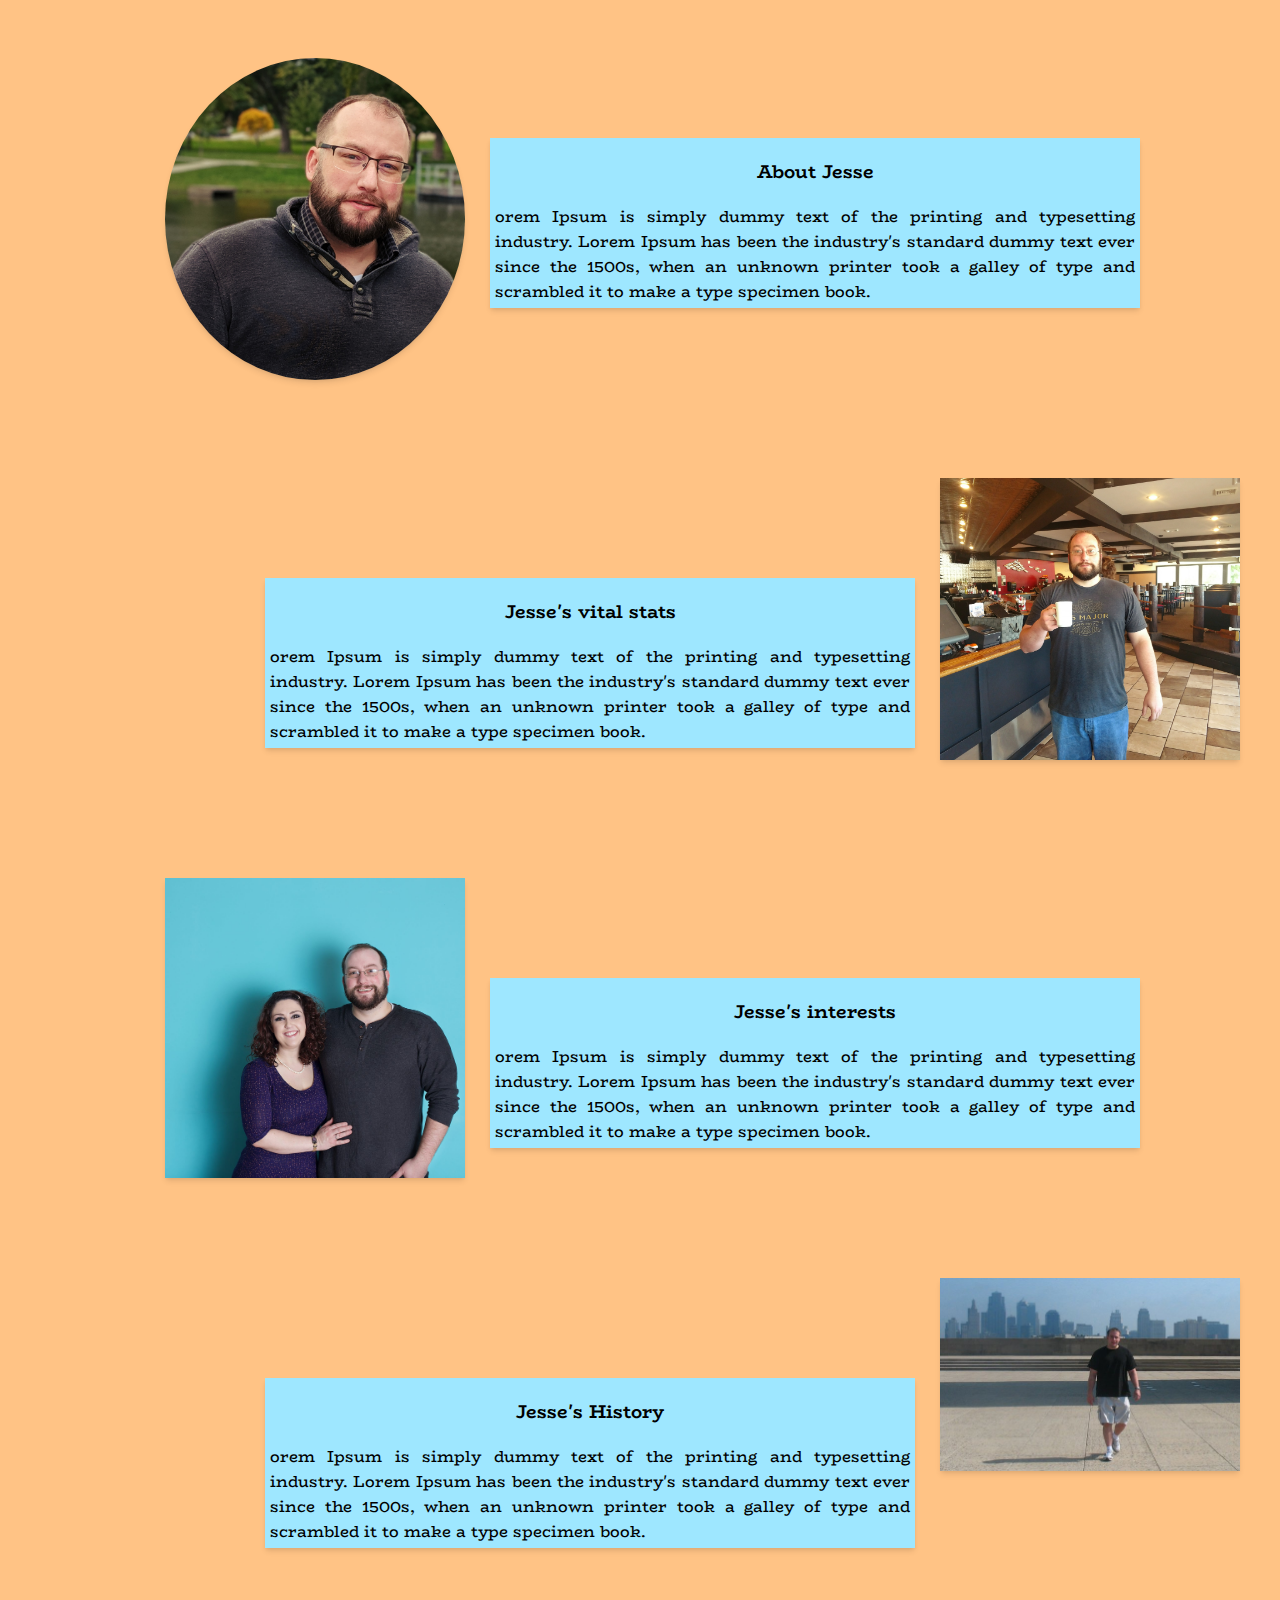
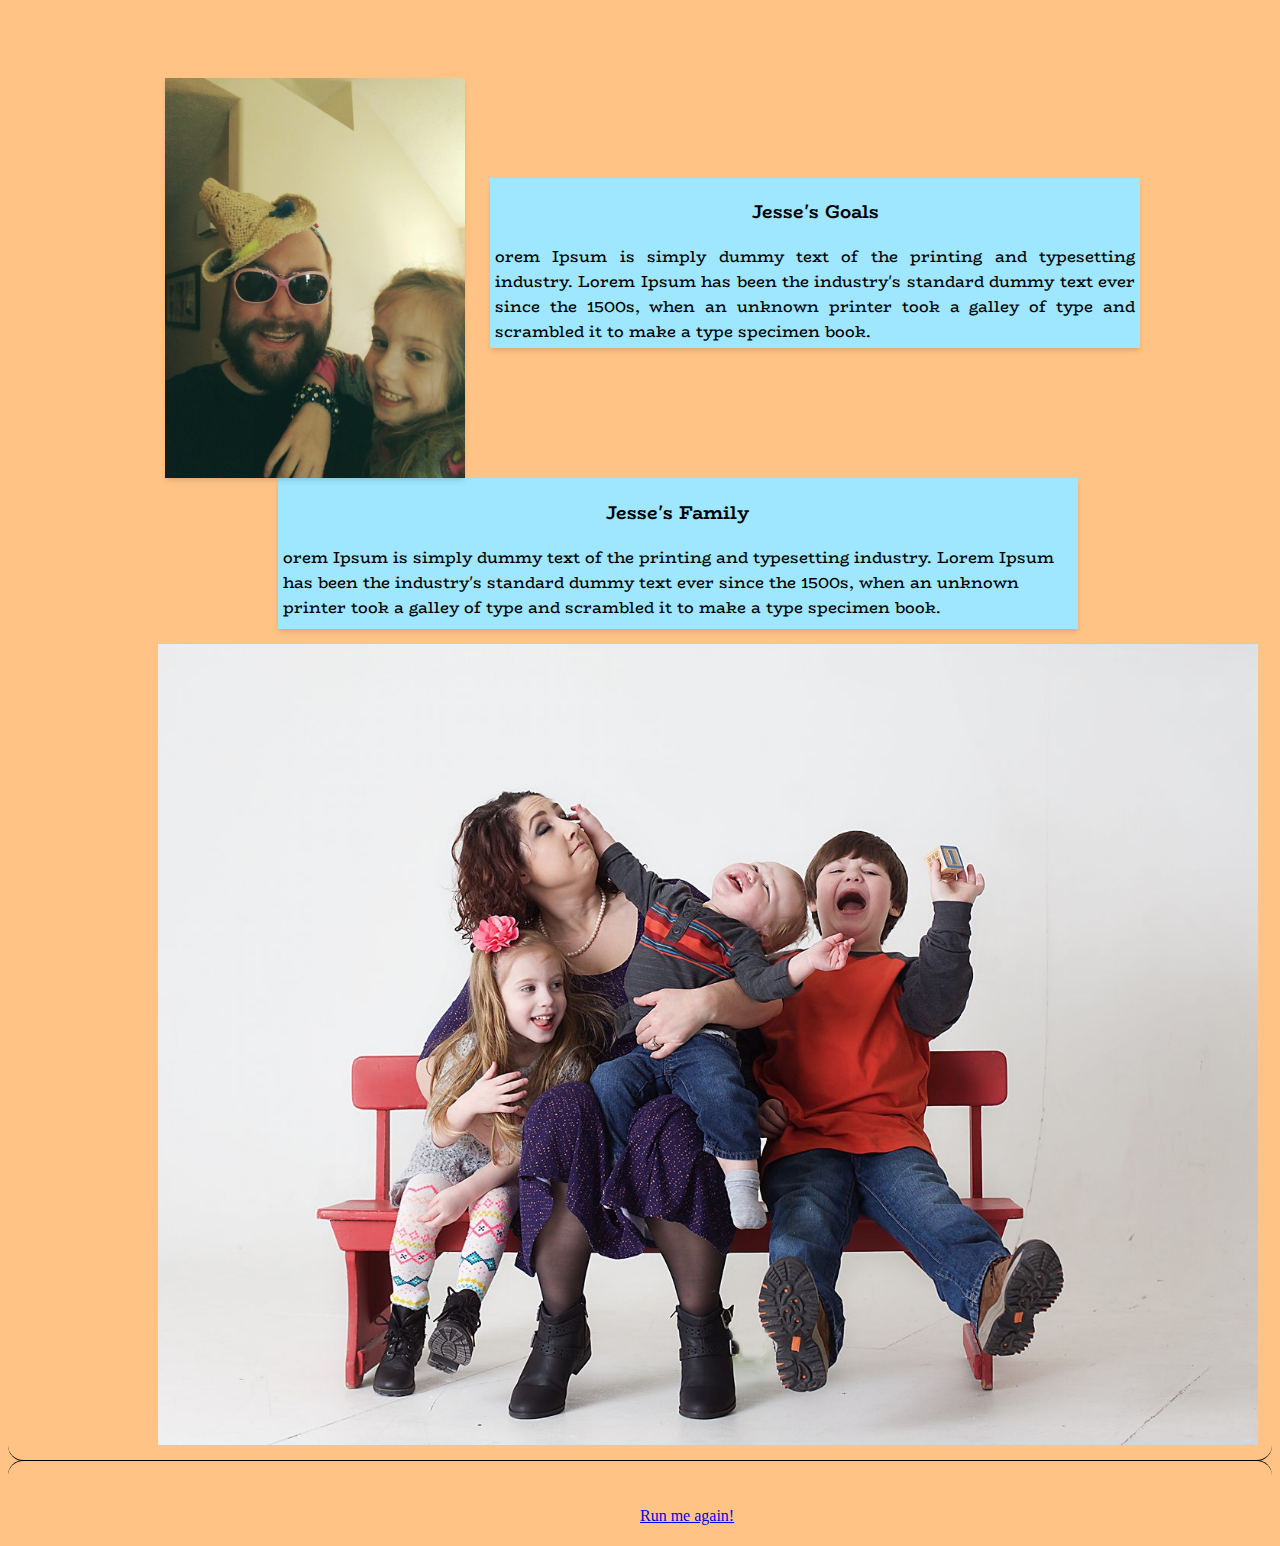
==== index.html @ 6fb2f0fb "Add files via upload" ====
<!DOCTYPE html>

<html lang="en">

<head>
    <title>Bio: Jesse</title>
    <meta charset="UTF-8">
    <meta name="description" content="">
    <meta name="keywords" content="biosite, bio, site, project, homework">
    <meta name="author" content="Micah Connelly">
    <link href="https://fonts.googleapis.com/css?family=BioRhyme|Noto+Sans+SC&display=swap" rel="stylesheet">
    <link href="stylesheet.css" rel="stylesheet">
</head>

<body>
    <div id="maintContent">
        <div class="container">
            <div id="overview" class="row">

                <div class="contentImage">
                    <div class="image1">
                        <img src="img/jesse.jpg" alt="Jesse1" class="imgMeetJesse">
                        <div class="middle">
                            <div class="name">Jesse Carlberg</div>
                        </div>
                    </div>
                </div>
                <div class="contentText" id="overviewText">
                    <h3>About Jesse</h3>
                    <p>orem Ipsum is simply dummy text of the printing and typesetting industry. Lorem Ipsum has been
                        the industry's standard dummy text ever since the 1500s, when an unknown printer took a galley
                        of type and scrambled it to make a type specimen book.</p>
                </div>
            </div>

            <div id="stats" class="row">
                <div class="contentText">
                    <h3>Jesse's vital stats</h3>
                    <p>orem Ipsum is simply dummy text of the printing and typesetting industry. Lorem Ipsum has been
                        the industry's standard dummy text ever since the 1500s, when an unknown printer took a galley
                        of type and scrambled it to make a type specimen book.</p>
                </div>
                <div class="contentImage">
                    <div class="imageL">
                        <img src="img/jesseCoffee.jpg" alt="Jesse1" class="imgMeetJesseL">
                        <div class="overlayL">
                            <div class="text">
                                <ul>
                                    <li>
                                        Height: 5'10
                                    </li>
                                    <li>
                                        Age: 36
                                    </li>
                                    <li>
                                        Bench: 335 lbs
                                    </li>
                                </ul>
                            </div>
                        </div>
                    </div>
                </div>
            </div>

            <div id="interests" class="row">
                <div class="contentImage">
                    <div class="imageR">
                        <img src="img/jesseSara.jpg" alt="Jesse1" class="imgMeetJesseR">
                        <div class="overlayR">
                            <div class="text">
                                <ul>
                                    <li>
                                        tbd:
                                    </li>
                                    <li>
                                        tbd:
                                    </li>
                                    <li>
                                        tbd:
                                    </li>
                                </ul>
                            </div>
                        </div>
                    </div>
                </div>
                <div class="contentText">
                    <h3>Jesse's interests</h3>
                    <p>orem Ipsum is simply dummy text of the printing and typesetting industry. Lorem Ipsum has been
                        the industry's standard dummy text ever since the 1500s, when an unknown printer took a galley
                        of type and scrambled it to make a type specimen book.</p>
                </div>
            </div>

            <div id="history" class="row">
                <div class="contentText">
                    <h3>Jesse's History</h3>
                    <p>orem Ipsum is simply dummy text of the printing and typesetting industry. Lorem Ipsum has been
                        the industry's standard dummy text ever since the 1500s, when an unknown printer took a galley
                        of type and scrambled it to make a type specimen book.</p>
                </div>
                <div class="contentImage">
                    <div class="imageL">
                        <img src="img/jessePast.jpg" alt="Jesse1" class="imgMeetJesseL">
                        <div class="overlayL">
                            <div class="text">
                                <ul>
                                    <li>
                                        tbd:
                                    </li>
                                    <li>
                                        tbd:
                                    </li>
                                    <li>
                                        tbd:
                                    </li>
                                </ul>
                            </div>
                        </div>
                    </div>
                </div>
            </div>

            <div id="goals" class="row">
                <div class="contentImage">
                    <div class="imageR">
                        <img src="img/jesseKiddo.jpg" alt="Jesse1" class="imgMeetJesseR">
                        <div class="overlayR">
                            <div class="text">
                                <ul>
                                    <li>
                                        tbd:
                                    </li>
                                    <li>
                                        tbd:
                                    </li>
                                    <li>
                                        tbd:
                                    </li>
                                </ul>
                            </div>
                        </div>
                    </div>
                </div>
                <div class="contentText">
                    <h3>Jesse's Goals</h3>
                    <p>orem Ipsum is simply dummy text of the printing and typesetting industry. Lorem Ipsum has been
                        the industry's standard dummy text ever since the 1500s, when an unknown printer took a galley
                        of type and scrambled it to make a type specimen book.</p>
                </div>
            </div>

            <div id="family">
                <div class="familyText">
                    <h3>Jesse's Family</h3>
                    <p>orem Ipsum is simply dummy text of the printing and typesetting industry. Lorem Ipsum has been
                        the industry's standard dummy text ever since the 1500s, when an unknown printer took a galley
                        of type and scrambled it to make a type specimen book.</p>
                </div>
                <div class="familyImg">
                    <img src="img/carlbergFam.jpg" alt="family1" class="familyPhoto">
                </div>
            </div>
        </div>
        <hr />
        <div class="topyLink">
            <p><a href="#maintContent">Run me again!</a></p>
        </div>
    </div>

</body>
</html>
---- stylesheet.css ----
body {
	background-color: #FFC385;
}

.container {
	font-family: 'BioRhyme', 'Noto Sans SC', sans-serif, serif;
	padding-top: 50px;
	padding-left: 40px;
	padding-right: 15px;
	margin-left: auto;
	margin-right: auto;
	max-width: 1200px;
}

.row {
	display: flex;
	justify-content: space-around;
	max-width: 1000px;
	margin-left: auto;
	margin-right: auto;
}

.contentImage {
	height: 400px;
}

h3 {
	text-align: center;
}

.contentText {
	background-color: #9EE7FF;
	box-shadow: rgba(0, 0, 0, 0.1) 0px 4px 6px -1px, rgba(0, 0, 0, 0.06) 0px 2px 4px -1px;
	width: 650px;
	height: 170px;
	font-family: 'BioRhyme', 'Noto Sans SC', sans-serif, serif;
	margin-top: 100px;
	text-align: justify;
	text-justify: inter-word;
}

P {
	padding: 0px 5px 5px 5px;
}

.image1:hover .image {
	opacity: 0.3;
}

.image1:hover .middle {
	opacity: 1;
}

.imgMeetJesse {
	opacity: 1;
	display: block;
	width: 100%;
	height: auto;
	transition: .5s ease;
	backface-visibility: hidden;
	max-width: 300px;
	height: auto;
	box-shadow: rgba(0, 0, 0, 0.1) 0px 4px 6px -1px, rgba(0, 0, 0, 0.06) 0px 2px 4px -1px;
	border-radius: 100%;
}

.middle {
	transition: .5s ease;
	opacity: 0;
	position: absolute;
	top: 37%;
	left: 657px;
	transform: translate(-50%, -50%);
	-ms-transform: translate(-50%, -50%)
}

#overview {
	margin-bottom: 20px;
}

#overviewText {
	margin-top: 80px;
	margin-right: 0;
}

#stats {
	margin-left: 200px;
}

.name {
	background-color: #4CAF50;
	color: white;
	font-size: 16px;
	padding: 16px 32px;
}

.imgMeetJesseR {
	opacity: 1;
	display: block;
	width: 100%;
	height: auto;
	transition: .5s ease;
	backface-visibility: hidden;
	max-width: 300px;
	height: auto;
	box-shadow: rgba(0, 0, 0, 0.1) 0px 4px 6px -1px, rgba(0, 0, 0, 0.06) 0px 2px 4px -1px;
}

.imgMeetJesseL {
	opacity: 1;
	display: block;
	width: 100%;
	height: auto;
	transition: .5s ease;
	backface-visibility: hidden;
	max-width: 300px;
	height: auto;
	box-shadow: rgba(0, 0, 0, 0.1) 0px 4px 6px -1px, rgba(0, 0, 0, 0.06) 0px 2px 4px -1px;
}

.imageR {
	position: relative;
	/* width: 50%; */
}

.imageL {
	position: relative;
	/* width: 50%; */
	margin-right: 0;
}

.imageR:hover .overlayR {
	width: 100%;
}

.imageL:hover .overlayL {
	width: 100%;
	left: 0;
}

.overlayR {
	position: absolute;
	bottom: 0;
	left: 0;
	right: 0;
	background-color: #008CBA;
	overflow: hidden;
	width: 0;
	height: 100%;
	transition: .5s ease;
}

.overlayL {
	position: absolute;
	bottom: 0;
	left: 100%;
	right: 0;
	background-color: #008CBA;
	overflow: hidden;
	width: 0;
	height: 100%;
	transition: .5s ease;
}

.text {
	white-space: nowrap;
	color: white;
	font-size: 20px;
	position: absolute;
	overflow: hidden;
	top: 50%;
	left: 50%;
	transform: translate(-50%, -50%);
	-ms-transform: translate(-50%, -50%);
}

#history {
	margin-left: 200px;
}

#family {
	max-width: 800px;
}

.familyText {
	padding-top: 1px;
	margin-bottom: 15px;
	margin-left: 225px;
	background-color: rgb(158, 231, 255);
	width: 800px;
	height: 150px;
	font-family: 'BioRhyme', 'Noto Sans SC', sans-serif, serif;
	box-shadow: rgba(0, 0, 0, 0.1) 0px 4px 6px -1px, rgba(0, 0, 0, 0.06) 0px 2px 4px -1px;
}

.familyPhoto {
	width: 1100px;
	height: auto;
	margin: auto;
	margin-left: 105px;
}

hr {
	overflow: visible;
	height: 30px;
	border-style: solid;
	border-color: black;
	border-width: 1px 0 0 0;
	border-radius: 20px;
}

hr:before {
	display: block;
	content: "";
	height: 30px;
	margin-top: -31px;
	border-style: solid;
	border-color: black;
	border-width: 0 0 1px 0;
	border-radius: 20px;
}

.topyLink {
	margin-left: auto;
	margin-right: auto;
	max-width: 1200px;
	margin: 0 auto;
}

.topyLink a {
	margin-left: 50%;
}
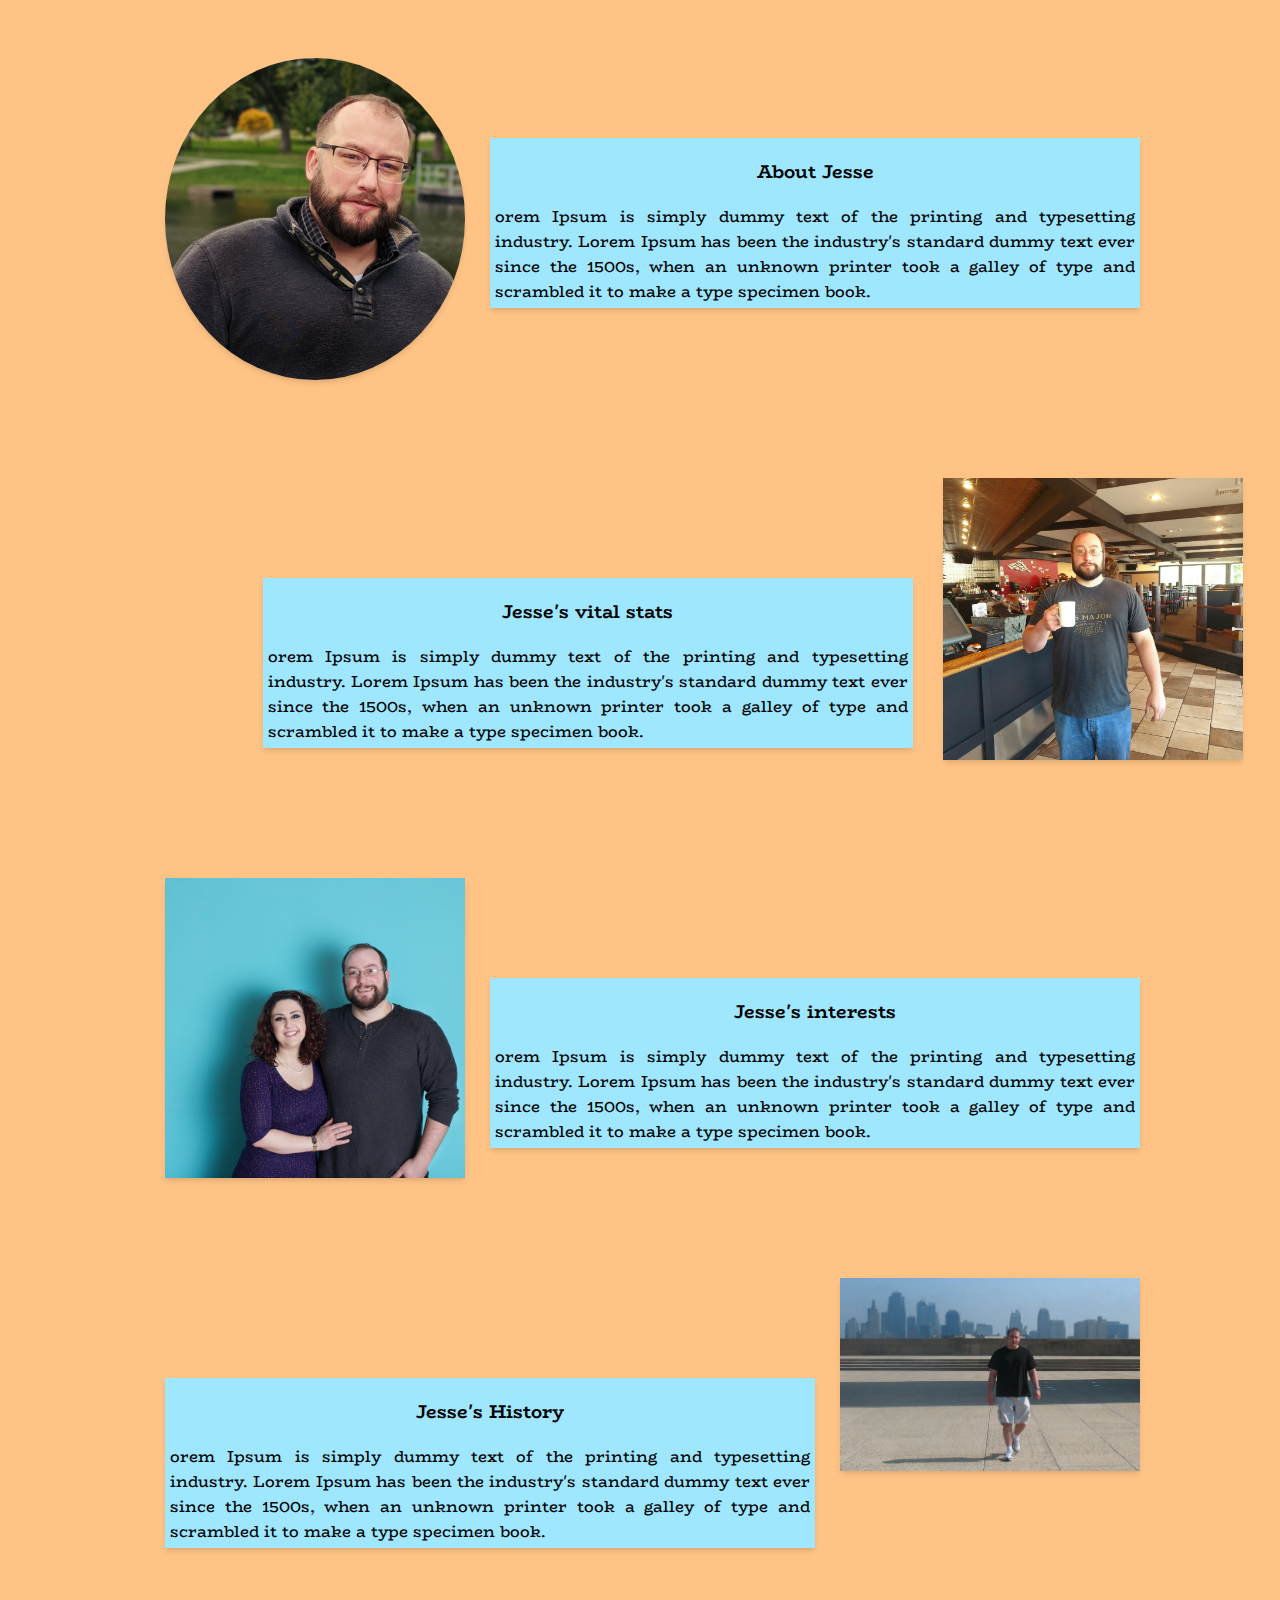
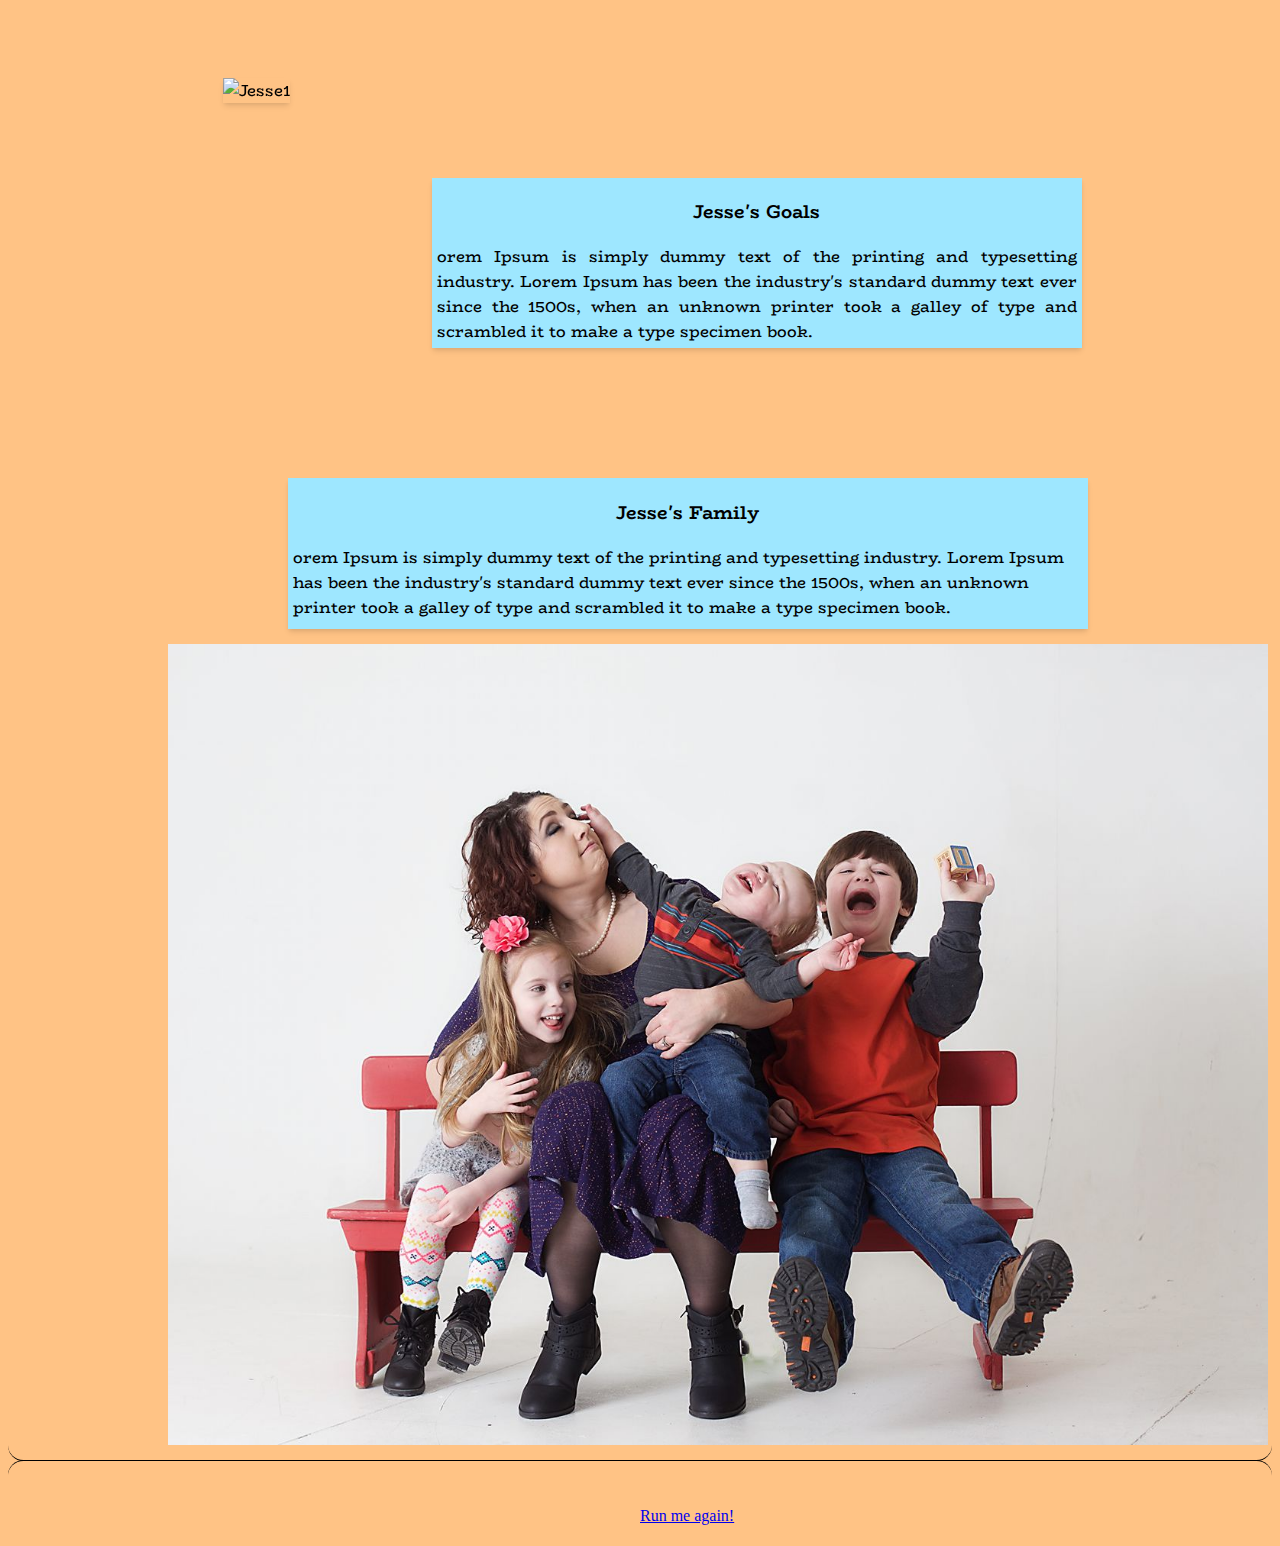
==== commit 0aaba7a1: "Add files via upload" ====
--- a/index.html
+++ b/index.html
@@ -123,7 +123,7 @@
             <div id="goals" class="row">
                 <div class="contentImage">
                     <div class="imageR">
-                        <img src="img/jesseKiddo.jpg" alt="Jesse1" class="imgMeetJesseR">
+                        <img src="img/jesseTank.jpg" alt="Jesse1" class="imgMeetJesseR">
                         <div class="overlayR">
                             <div class="text">
                                 <ul>
@@ -168,4 +168,5 @@
     </div>
 
 </body>
+
 </html>--- a/stylesheet.css
+++ b/stylesheet.css
@@ -9,7 +9,7 @@
 	padding-right: 15px;
 	margin-left: auto;
 	margin-right: auto;
-	max-width: 1200px;
+	max-width: fit-content;
 }
 
 .row {
@@ -39,6 +39,10 @@
 	text-justify: inter-word;
 }
 
+#stats .contentText {
+	margin-right: 30px;
+}
+
 P {
 	padding: 0px 5px 5px 5px;
 }
@@ -71,20 +75,10 @@
 	top: 37%;
 	left: 657px;
 	transform: translate(-50%, -50%);
-	-ms-transform: translate(-50%, -50%)
-}
-
-#overview {
-	margin-bottom: 20px;
-}
-
-#overviewText {
-	margin-top: 80px;
-	margin-right: 0;
-}
-
-#stats {
-	margin-left: 200px;
+	-ms-transform: translate(-50%, -50%);
+	margin-left: auto;
+	margin-right: auto;
+	max-width: fit-content;
 }
 
 .name {
@@ -174,8 +168,22 @@
 	-ms-transform: translate(-50%, -50%);
 }
 
+#overview {
+	margin-bottom: 20px;
+}
+
+#overviewText {
+	margin-top: 80px;
+	margin-right: 0;
+}
+
+#stats {
+	margin-left: 200px;
+}
+
+
 #history {
-	margin-left: 200px;
+
 }
 
 #family {
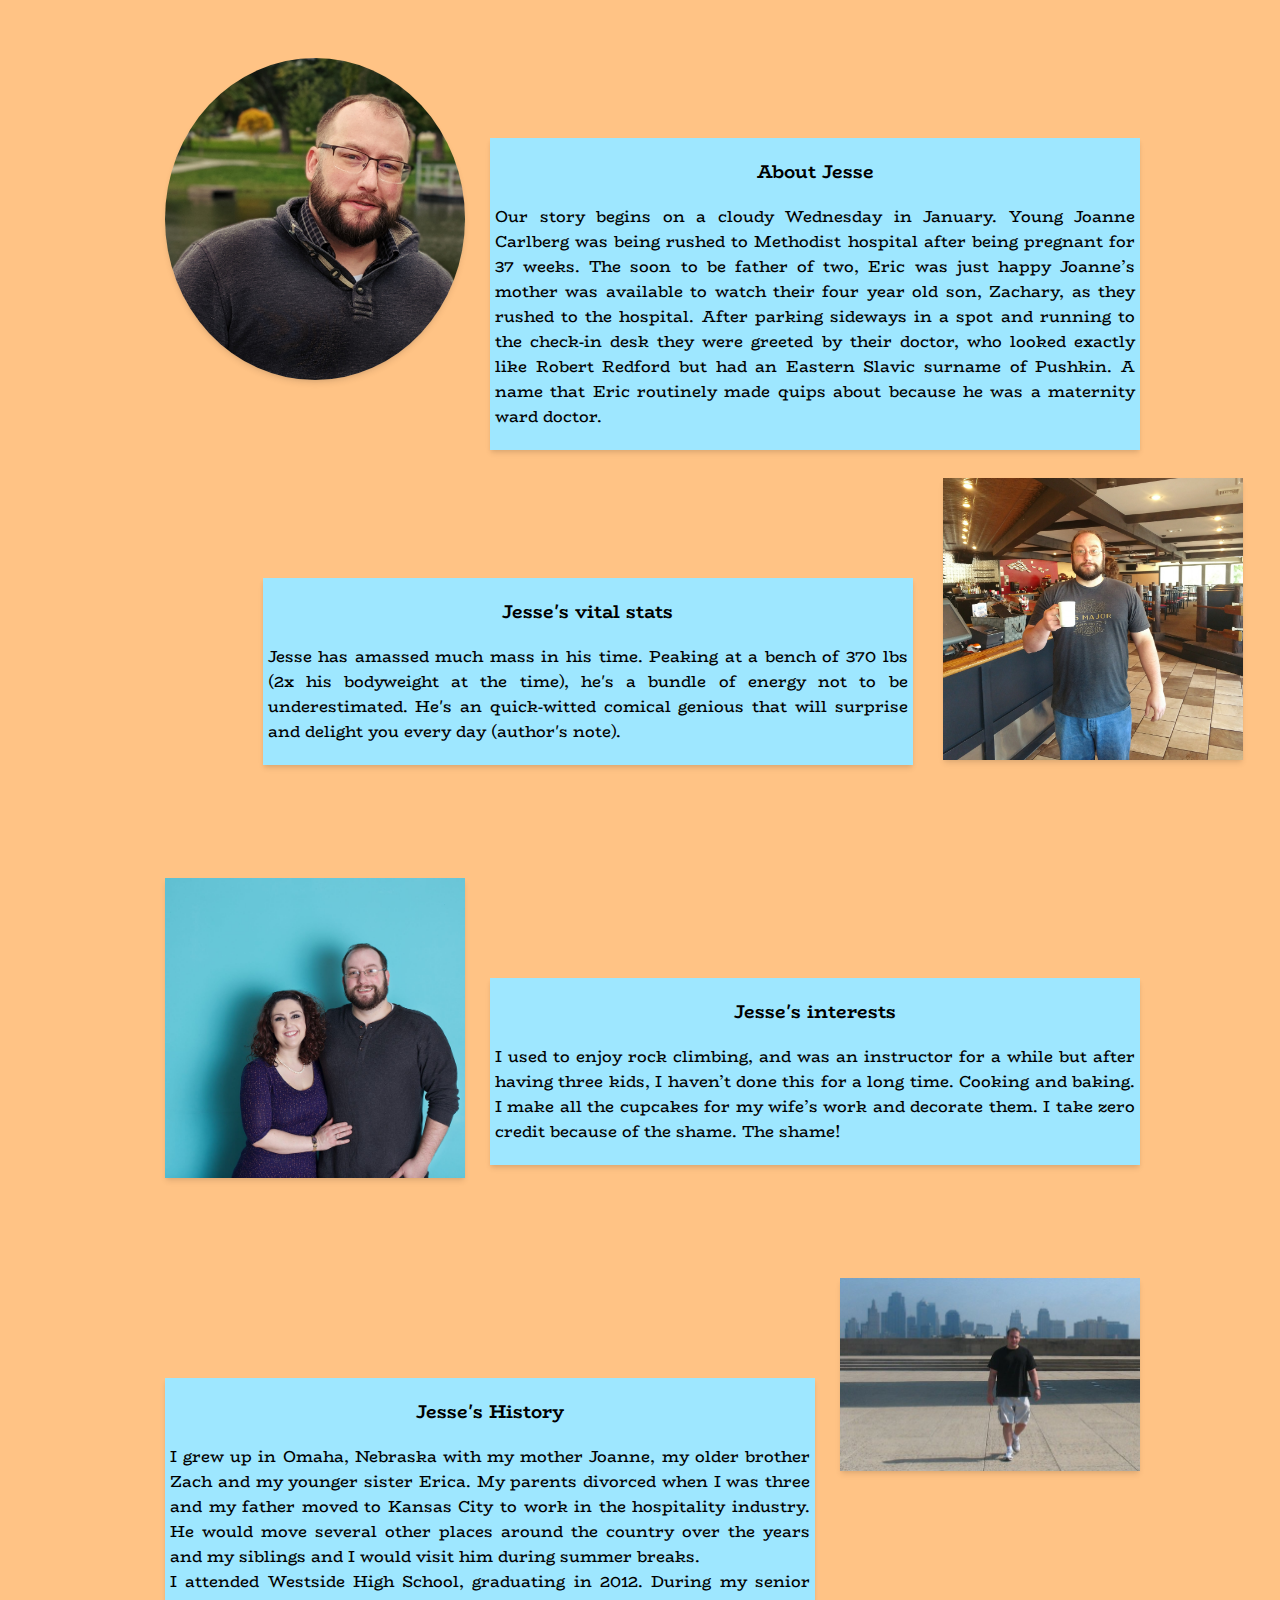
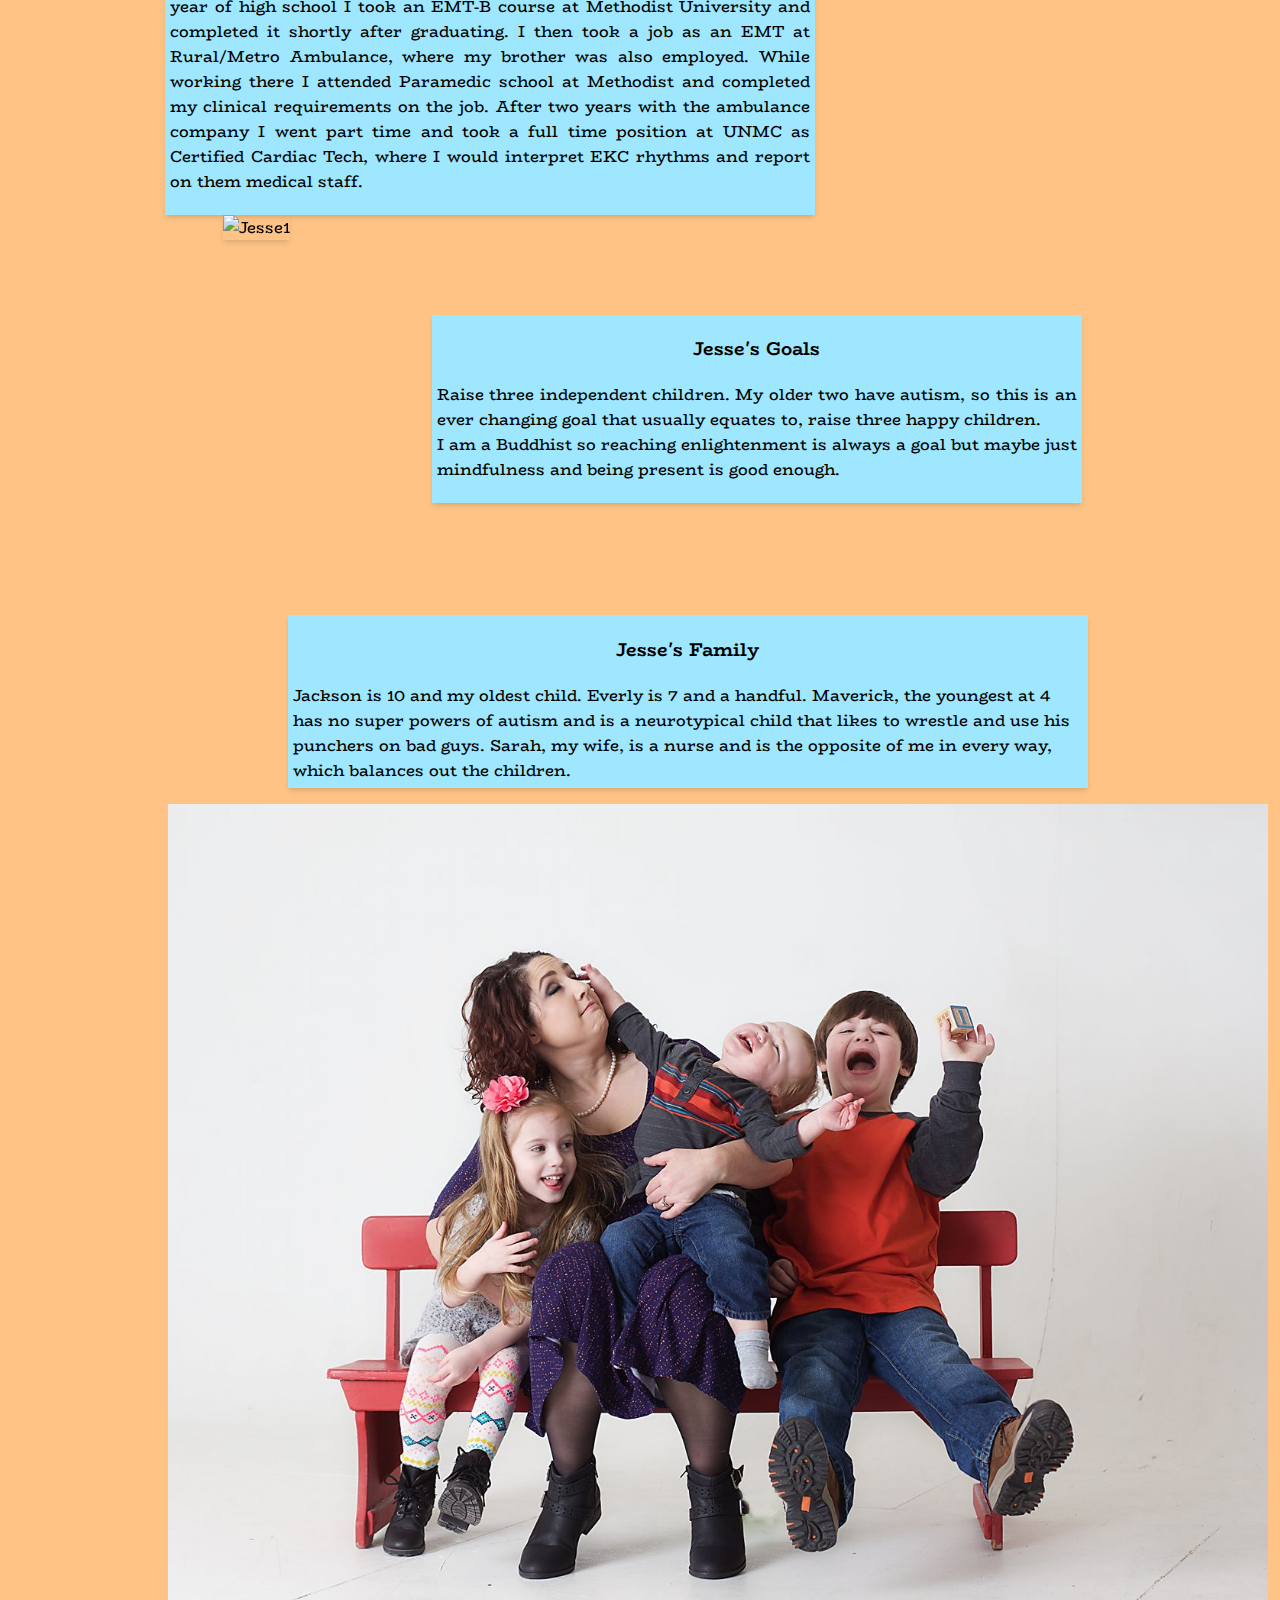
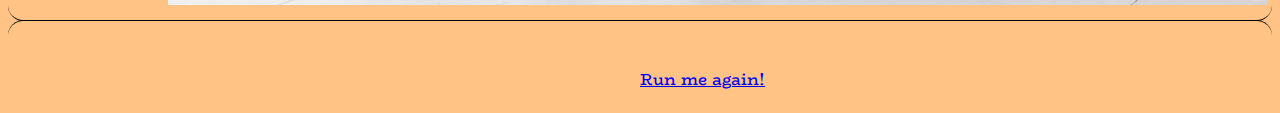
==== commit 59597b70: "latest changes" ====
--- a/index.html
+++ b/index.html
@@ -27,18 +27,25 @@
                 </div>
                 <div class="contentText" id="overviewText">
                     <h3>About Jesse</h3>
-                    <p>orem Ipsum is simply dummy text of the printing and typesetting industry. Lorem Ipsum has been
-                        the industry's standard dummy text ever since the 1500s, when an unknown printer took a galley
-                        of type and scrambled it to make a type specimen book.</p>
+                    <p>
+                        Our story begins on a cloudy Wednesday in January. Young Joanne Carlberg was being rushed to
+                        Methodist hospital after being pregnant for 37 weeks. The soon to be father of two, Eric was
+                        just happy Joanne’s mother was available to watch their four year old son, Zachary, as they
+                        rushed to the hospital. After parking sideways in a spot and running to the check-in desk they
+                        were greeted by their doctor, who looked exactly like Robert Redford but had an Eastern Slavic
+                        surname of Pushkin. A name that Eric routinely made quips about because he was a maternity ward
+                        doctor.
+                    </p>
                 </div>
             </div>
 
             <div id="stats" class="row">
                 <div class="contentText">
                     <h3>Jesse's vital stats</h3>
-                    <p>orem Ipsum is simply dummy text of the printing and typesetting industry. Lorem Ipsum has been
-                        the industry's standard dummy text ever since the 1500s, when an unknown printer took a galley
-                        of type and scrambled it to make a type specimen book.</p>
+                    <p>
+                        Jesse has amassed much mass in his time. Peaking at a bench of 370 lbs (2x his bodyweight at the
+                        time), he's a bundle of energy not to be underestimated. He's an quick-witted comical genious
+                        that will surprise and delight you every day (author's note).
                 </div>
                 <div class="contentImage">
                     <div class="imageL">
@@ -47,13 +54,19 @@
                             <div class="text">
                                 <ul>
                                     <li>
-                                        Height: 5'10
+                                        Height: 5'8''
                                     </li>
                                     <li>
                                         Age: 36
                                     </li>
                                     <li>
-                                        Bench: 335 lbs
+                                        215 lbs
+                                    </li>
+                                    <li>
+                                        Bench: 370 lbs
+                                    </li>
+                                    <li>
+                                        120/80 BP
                                     </li>
                                 </ul>
                             </div>
@@ -70,14 +83,18 @@
                             <div class="text">
                                 <ul>
                                     <li>
-                                        tbd:
-                                    </li>
-                                    <li>
-                                        tbd:
-                                    </li>
-                                    <li>
-                                        tbd:
-                                    </li>
+                                        Non-fiction books
+                                    </li>
+                                    <li>
+                                        Medium articles
+                                    </li>
+                                    <li>
+                                        My three kids
+                                    </li>
+                                    <li>
+                                        Outdoors activities
+                                    </li>
+
                                 </ul>
                             </div>
                         </div>
@@ -85,18 +102,33 @@
                 </div>
                 <div class="contentText">
                     <h3>Jesse's interests</h3>
-                    <p>orem Ipsum is simply dummy text of the printing and typesetting industry. Lorem Ipsum has been
-                        the industry's standard dummy text ever since the 1500s, when an unknown printer took a galley
-                        of type and scrambled it to make a type specimen book.</p>
+                    <p>
+                        I used to enjoy rock climbing, and was an instructor for a while but after having three kids, I
+                        haven’t done this for a long time.
+
+                        Cooking and baking. I make all the cupcakes for my wife’s work and decorate them. I take zero
+                        credit because of the shame. The shame!
+                    </p>
                 </div>
             </div>
 
             <div id="history" class="row">
                 <div class="contentText">
                     <h3>Jesse's History</h3>
-                    <p>orem Ipsum is simply dummy text of the printing and typesetting industry. Lorem Ipsum has been
-                        the industry's standard dummy text ever since the 1500s, when an unknown printer took a galley
-                        of type and scrambled it to make a type specimen book.</p>
+                    <p>
+                        I grew up in Omaha, Nebraska with my mother Joanne, my older brother Zach and my younger sister
+                        Erica. My parents divorced when I was three and my father moved to Kansas City to work in the
+                        hospitality industry. He would move several other places around the country over the years and
+                        my siblings and I would visit him during summer breaks.
+                        <br />
+                        I attended Westside High School, graduating in 2012. During my senior year of high school I took
+                        an EMT-B course at Methodist University and completed it shortly after graduating. I then took a
+                        job as an EMT at Rural/Metro Ambulance, where my brother was also employed. While working there
+                        I attended Paramedic school at Methodist and completed my clinical requirements on the job.
+                        After two years with the ambulance company I went part time and took a full time position at
+                        UNMC as Certified Cardiac Tech, where I would interpret EKC rhythms and report on them medical
+                        staff.
+                    </p>
                 </div>
                 <div class="contentImage">
                     <div class="imageL">
@@ -105,13 +137,13 @@
                             <div class="text">
                                 <ul>
                                     <li>
-                                        tbd:
-                                    </li>
-                                    <li>
-                                        tbd:
-                                    </li>
-                                    <li>
-                                        tbd:
+                                        From Omaha
+                                    </li>
+                                    <li>
+                                        Worked at UNMC
+                                    </li>
+                                    <li>
+                                        Works at TD Ameritrade
                                     </li>
                                 </ul>
                             </div>
@@ -128,13 +160,13 @@
                             <div class="text">
                                 <ul>
                                     <li>
-                                        tbd:
-                                    </li>
-                                    <li>
-                                        tbd:
-                                    </li>
-                                    <li>
-                                        tbd:
+                                        Be a successful parent
+                                    </li>
+                                    <li>
+                                        Be mindful and present
+                                    </li>
+                                    <li>
+                                        Enlightenment
                                     </li>
                                 </ul>
                             </div>
@@ -143,18 +175,25 @@
                 </div>
                 <div class="contentText">
                     <h3>Jesse's Goals</h3>
-                    <p>orem Ipsum is simply dummy text of the printing and typesetting industry. Lorem Ipsum has been
-                        the industry's standard dummy text ever since the 1500s, when an unknown printer took a galley
-                        of type and scrambled it to make a type specimen book.</p>
+                    <p>
+                        Raise three independent children. My older two have autism, so this is an ever changing goal
+                        that usually equates to, raise three happy children.
+                        <br />
+                        I am a Buddhist so reaching enlightenment is always a goal but maybe just mindfulness and being
+                        present is good enough.
+                    </p>
                 </div>
             </div>
 
             <div id="family">
                 <div class="familyText">
                     <h3>Jesse's Family</h3>
-                    <p>orem Ipsum is simply dummy text of the printing and typesetting industry. Lorem Ipsum has been
-                        the industry's standard dummy text ever since the 1500s, when an unknown printer took a galley
-                        of type and scrambled it to make a type specimen book.</p>
+                    <p>
+                        Jackson is 10 and my oldest child. Everly is 7 and a handful. Maverick, the youngest at 4 has no
+                        super powers of autism and is a neurotypical child that likes to wrestle and use his punchers on
+                        bad guys. Sarah, my wife, is a nurse and is the opposite of me in every
+                        way, which balances out the children.
+                    </p>
                 </div>
                 <div class="familyImg">
                     <img src="img/carlbergFam.jpg" alt="family1" class="familyPhoto">
--- a/stylesheet.css
+++ b/stylesheet.css
@@ -1,5 +1,9 @@
 body {
 	background-color: #FFC385;
+}
+
+#maintContent {
+	font-family: 'BioRhyme', 'Noto Sans SC', sans-serif, serif;
 }
 
 .container {
@@ -29,11 +33,11 @@
 }
 
 .contentText {
+	font-family: 'BioRhyme', 'Noto Sans SC', sans-serif, serif;
 	background-color: #9EE7FF;
 	box-shadow: rgba(0, 0, 0, 0.1) 0px 4px 6px -1px, rgba(0, 0, 0, 0.06) 0px 2px 4px -1px;
 	width: 650px;
-	height: 170px;
-	font-family: 'BioRhyme', 'Noto Sans SC', sans-serif, serif;
+	height: fit-content;
 	margin-top: 100px;
 	text-align: justify;
 	text-justify: inter-word;
@@ -196,7 +200,7 @@
 	margin-left: 225px;
 	background-color: rgb(158, 231, 255);
 	width: 800px;
-	height: 150px;
+	height: fit-content;
 	font-family: 'BioRhyme', 'Noto Sans SC', sans-serif, serif;
 	box-shadow: rgba(0, 0, 0, 0.1) 0px 4px 6px -1px, rgba(0, 0, 0, 0.06) 0px 2px 4px -1px;
 }
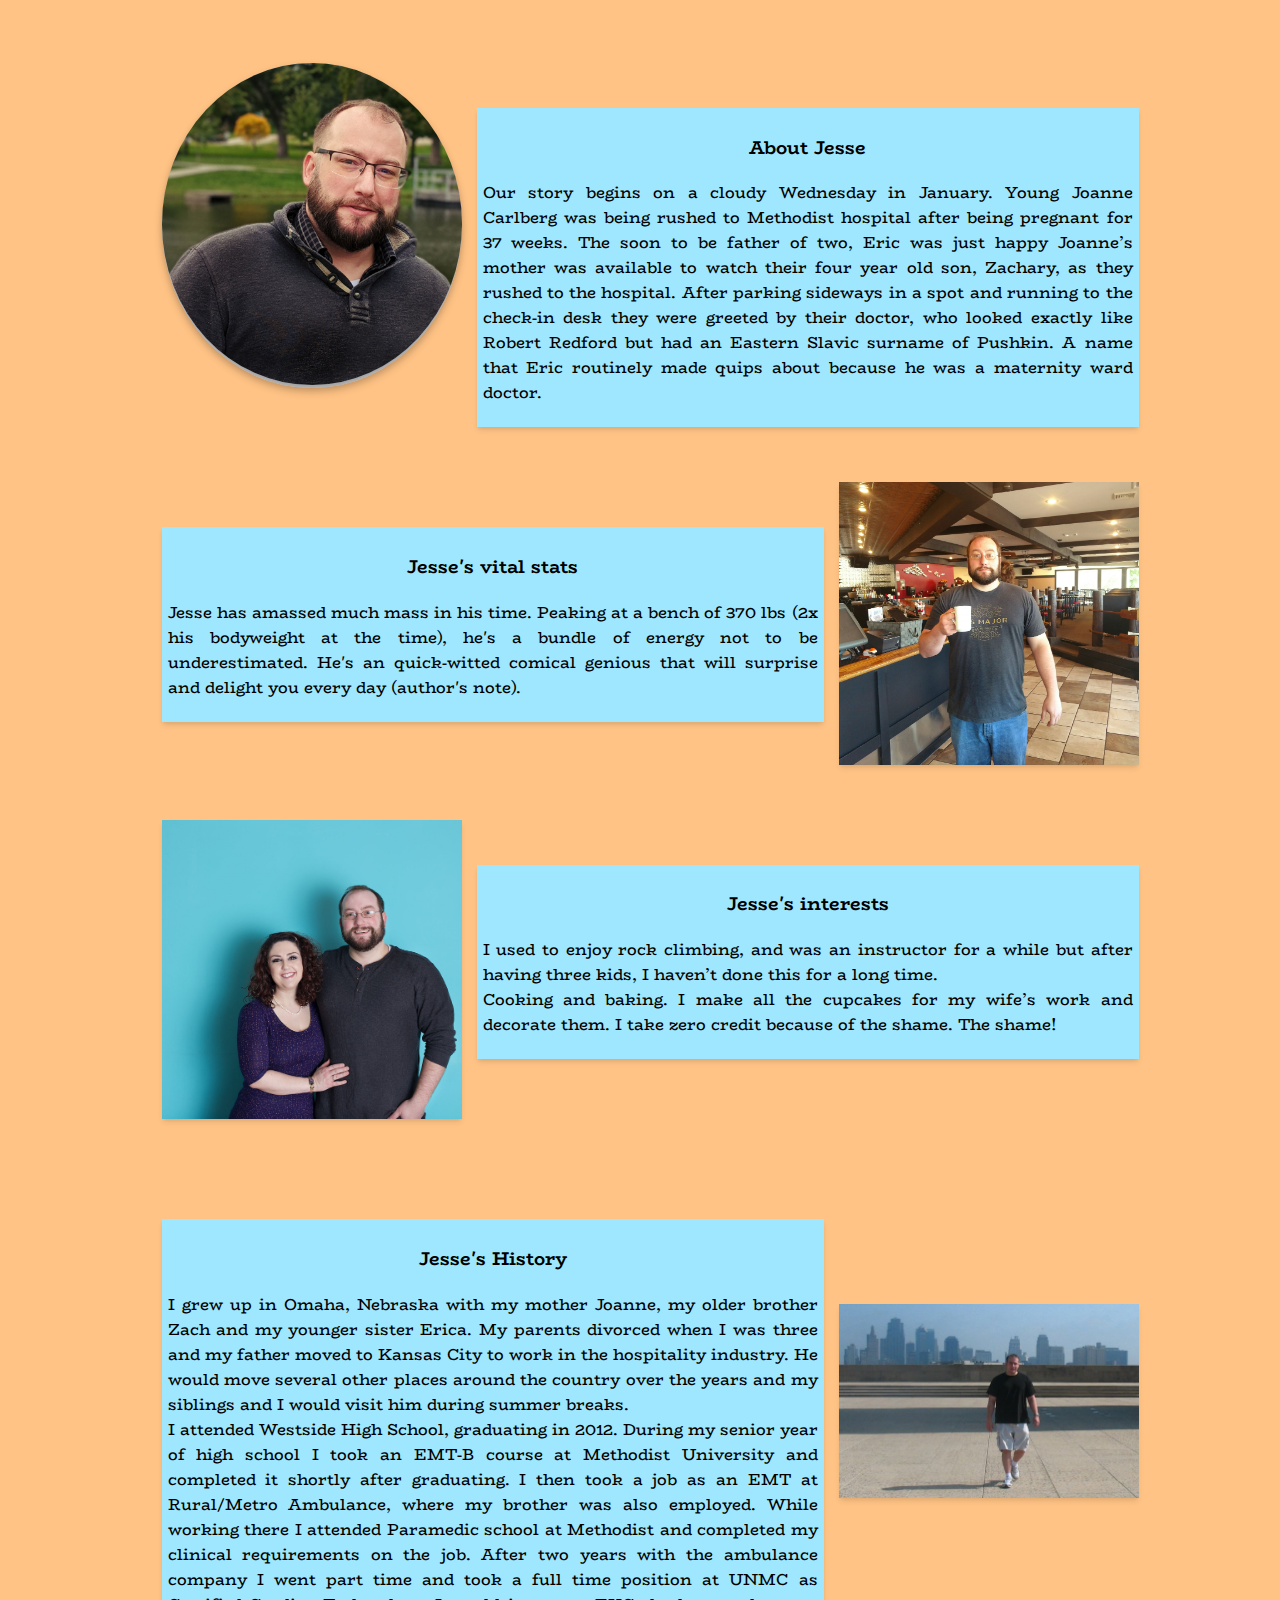
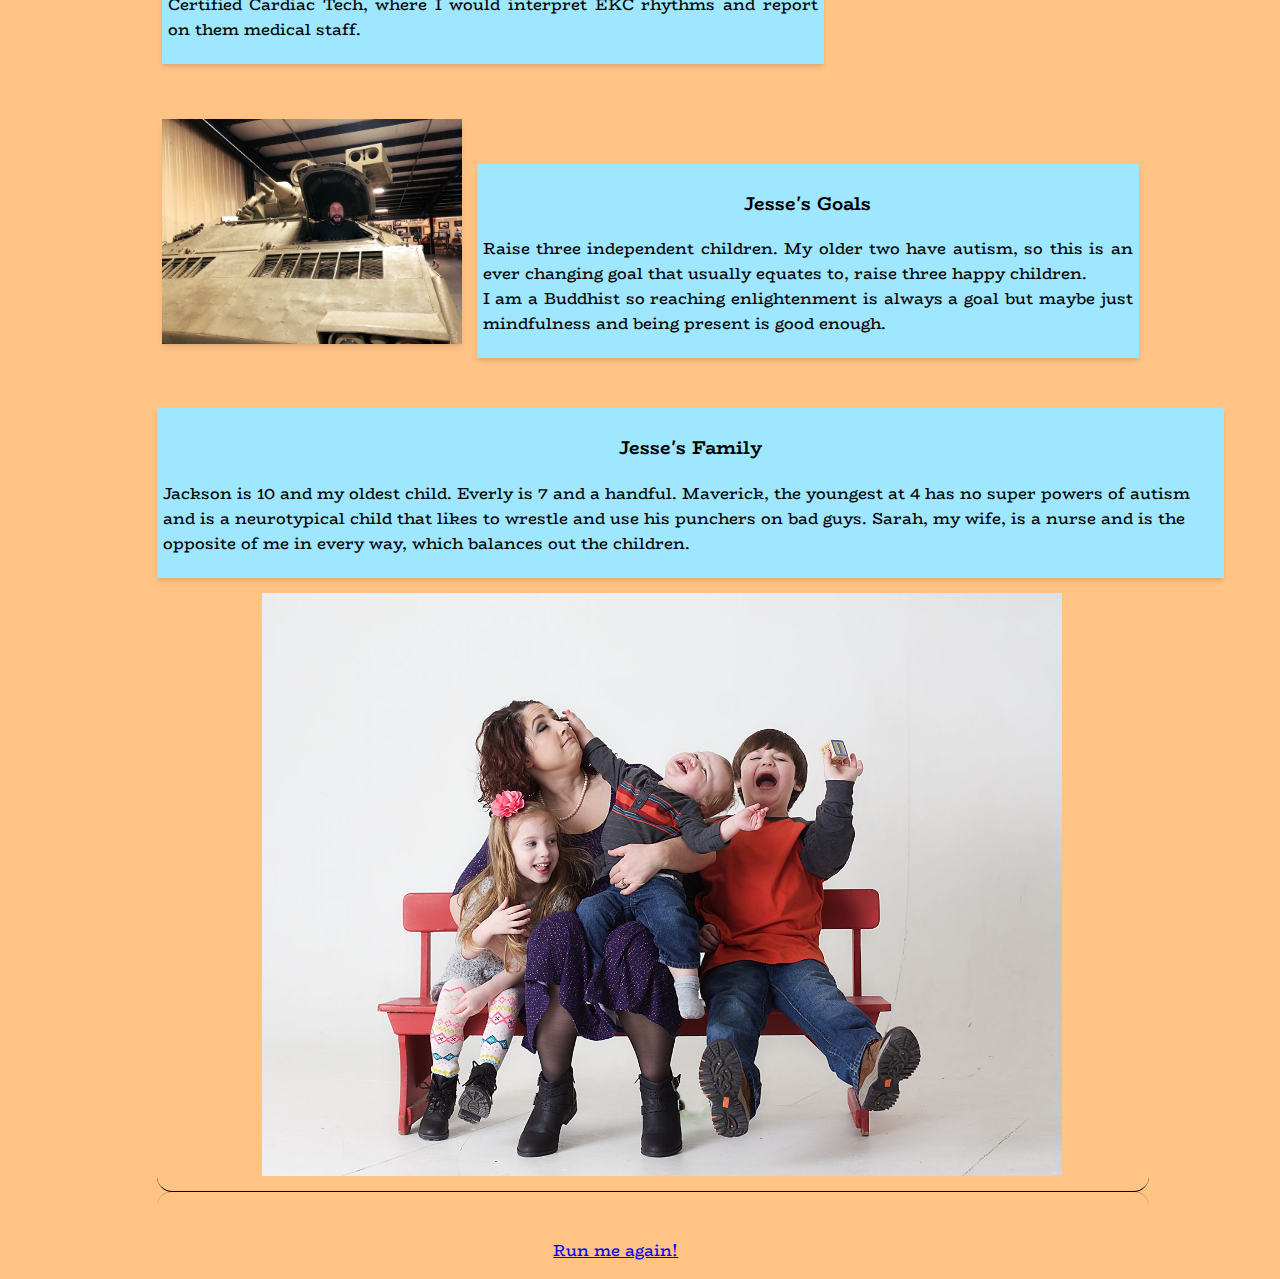
==== commit b4740092: "Add files via upload" ====
--- a/index.html
+++ b/index.html
@@ -1,5 +1,4 @@
 <!DOCTYPE html>
-
 <html lang="en">
 
 <head>
@@ -8,23 +7,32 @@
     <meta name="description" content="">
     <meta name="keywords" content="biosite, bio, site, project, homework">
     <meta name="author" content="Micah Connelly">
+    <link rel="stylesheet" href="https://stackpath.bootstrapcdn.com/bootstrap/4.1.3/css/bootstrap.min.css"
+        integrity="sha384-MCw98/SFnGE8fJT3GXwEOngsV7Zt27NXFoaoApmYm81iuXoPkFOJwJ8ERdknLPMO" crossorigin="anonymous">
     <link href="https://fonts.googleapis.com/css?family=BioRhyme|Noto+Sans+SC&display=swap" rel="stylesheet">
     <link href="stylesheet.css" rel="stylesheet">
 </head>
 
 <body>
-    <div id="maintContent">
-        <div class="container">
-            <div id="overview" class="row">
-
-                <div class="contentImage">
-                    <div class="image1">
-                        <img src="img/jesse.jpg" alt="Jesse1" class="imgMeetJesse">
-                        <div class="middle">
-                            <div class="name">Jesse Carlberg</div>
-                        </div>
-                    </div>
-                </div>
+    <div class="container" id="maintContent">
+
+        <div class="row">
+            <div class="col-sm">
+                <div class="jesse-card">
+                    <div class="jesse-card-inner">
+                        <div class="jesse-card-front">
+                            <img src="img/jesse.jpg" alt="Jesse1" class="imgMeetJesse">
+                        </div>
+                        <div class="jesse-card-back">
+                            <p id="jDog">Jesse Carlberg</p>
+                            <p>Senior Software Developer</p>
+                            <p>Colleague</p>
+                            <p>Friend</p>
+                        </div>
+                    </div>
+                </div>
+            </div>
+            <div class="col-lg">
                 <div class="contentText" id="overviewText">
                     <h3>About Jesse</h3>
                     <p>
@@ -38,8 +46,10 @@
                     </p>
                 </div>
             </div>
-
-            <div id="stats" class="row">
+        </div>
+
+        <div class="row">
+            <div class="col-lg">
                 <div class="contentText">
                     <h3>Jesse's vital stats</h3>
                     <p>
@@ -47,6 +57,8 @@
                         time), he's a bundle of energy not to be underestimated. He's an quick-witted comical genious
                         that will surprise and delight you every day (author's note).
                 </div>
+            </div>
+            <div class="col-sm">
                 <div class="contentImage">
                     <div class="imageL">
                         <img src="img/jesseCoffee.jpg" alt="Jesse1" class="imgMeetJesseL">
@@ -74,8 +86,10 @@
                     </div>
                 </div>
             </div>
-
-            <div id="interests" class="row">
+        </div>
+
+        <div class="row">
+            <div class="col-sm">
                 <div class="contentImage">
                     <div class="imageR">
                         <img src="img/jesseSara.jpg" alt="Jesse1" class="imgMeetJesseR">
@@ -94,25 +108,28 @@
                                     <li>
                                         Outdoors activities
                                     </li>
-
-                                </ul>
-                            </div>
-                        </div>
-                    </div>
-                </div>
+                                </ul>
+                            </div>
+                        </div>
+                    </div>
+                </div>
+            </div>
+            <div class="col-lg">
                 <div class="contentText">
                     <h3>Jesse's interests</h3>
                     <p>
                         I used to enjoy rock climbing, and was an instructor for a while but after having three kids, I
                         haven’t done this for a long time.
-
+                        <br />
                         Cooking and baking. I make all the cupcakes for my wife’s work and decorate them. I take zero
                         credit because of the shame. The shame!
                     </p>
                 </div>
             </div>
-
-            <div id="history" class="row">
+        </div>
+
+        <div class="row">
+            <div class="col-lg">
                 <div class="contentText">
                     <h3>Jesse's History</h3>
                     <p>
@@ -130,8 +147,10 @@
                         staff.
                     </p>
                 </div>
-                <div class="contentImage">
-                    <div class="imageL">
+            </div>
+            <div class="col-sm">
+                <div class="contentImage">
+                    <div class="imageLH">
                         <img src="img/jessePast.jpg" alt="Jesse1" class="imgMeetJesseL">
                         <div class="overlayL">
                             <div class="text">
@@ -143,16 +162,18 @@
                                         Worked at UNMC
                                     </li>
                                     <li>
-                                        Works at TD Ameritrade
-                                    </li>
-                                </ul>
-                            </div>
-                        </div>
-                    </div>
-                </div>
-            </div>
-
-            <div id="goals" class="row">
+                                        Works at TDA
+                                    </li>
+                                </ul>
+                            </div>
+                        </div>
+                    </div>
+                </div>
+            </div>
+        </div>
+
+        <div class="row">
+            <div class="col-sm">
                 <div class="contentImage">
                     <div class="imageR">
                         <img src="img/jesseTank.jpg" alt="Jesse1" class="imgMeetJesseR">
@@ -160,10 +181,10 @@
                             <div class="text">
                                 <ul>
                                     <li>
-                                        Be a successful parent
-                                    </li>
-                                    <li>
-                                        Be mindful and present
+                                        Successful parent
+                                    </li>
+                                    <li>
+                                        Be mindful/present
                                     </li>
                                     <li>
                                         Enlightenment
@@ -173,6 +194,8 @@
                         </div>
                     </div>
                 </div>
+            </div>
+            <div class="col-lg">
                 <div class="contentText">
                     <h3>Jesse's Goals</h3>
                     <p>
@@ -184,20 +207,20 @@
                     </p>
                 </div>
             </div>
-
-            <div id="family">
-                <div class="familyText">
-                    <h3>Jesse's Family</h3>
-                    <p>
-                        Jackson is 10 and my oldest child. Everly is 7 and a handful. Maverick, the youngest at 4 has no
-                        super powers of autism and is a neurotypical child that likes to wrestle and use his punchers on
-                        bad guys. Sarah, my wife, is a nurse and is the opposite of me in every
-                        way, which balances out the children.
-                    </p>
-                </div>
-                <div class="familyImg">
-                    <img src="img/carlbergFam.jpg" alt="family1" class="familyPhoto">
-                </div>
+        </div>
+
+        <div id="family">
+            <div class="familyText">
+                <h3>Jesse's Family</h3>
+                <p>
+                    Jackson is 10 and my oldest child. Everly is 7 and a handful. Maverick, the youngest at 4 has no
+                    super powers of autism and is a neurotypical child that likes to wrestle and use his punchers on
+                    bad guys. Sarah, my wife, is a nurse and is the opposite of me in every
+                    way, which balances out the children.
+                </p>
+            </div>
+            <div class="familyImg">
+                <img src="img/carlbergFam.jpg" alt="family1" class="familyPhoto">
             </div>
         </div>
         <hr />
@@ -205,7 +228,6 @@
             <p><a href="#maintContent">Run me again!</a></p>
         </div>
     </div>
-
 </body>
 
 </html>--- a/stylesheet.css
+++ b/stylesheet.css
@@ -1,9 +1,5 @@
 body {
 	background-color: #FFC385;
-}
-
-#maintContent {
-	font-family: 'BioRhyme', 'Noto Sans SC', sans-serif, serif;
 }
 
 .container {
@@ -17,15 +13,29 @@
 }
 
 .row {
+	font-family: 'BioRhyme', 'Noto Sans SC', sans-serif, serif;
 	display: flex;
 	justify-content: space-around;
-	max-width: 1000px;
+	max-width: 1200px;
 	margin-left: auto;
 	margin-right: auto;
-}
-
-.contentImage {
-	height: 400px;
+	/* border: 1px solid #c3c3c3; */
+	display: -webkit-flex;
+	-webkit-flex-wrap: wrap;
+	flex-wrap: wrap;
+	-webkit-align-content: center;
+	align-content: center;
+	margin-bottom: 40px;
+}
+
+.col-lg {
+	margin: -50px 10px 10px 5px;
+	height: auto;
+}
+
+.col-sm {
+	margin: 5px 10px 10px 5px;
+	height: auto;
 }
 
 h3 {
@@ -41,14 +51,12 @@
 	margin-top: 100px;
 	text-align: justify;
 	text-justify: inter-word;
-}
-
-#stats .contentText {
-	margin-right: 30px;
-}
-
-P {
-	padding: 0px 5px 5px 5px;
+	padding: 5px 5px 5px 5px;
+	border: 1px dotted transparent;
+}
+
+.contentText:hover {
+	border: 1px dotted #3a7999;
 }
 
 .image1:hover .image {
@@ -59,6 +67,60 @@
 	opacity: 1;
 }
 
+#jDog {
+	font-size: 2em;
+}
+
+.jesse-card {
+	background-color: transparent;
+	width: 300px;
+	height: 325px;
+	perspective: 1000px;
+	border-radius: 100%;
+}
+
+.jesse-card-inner {
+	position: relative;
+	width: 100%;
+	height: 100%;
+	text-align: center;
+	transition: transform 0.6s;
+	transform-style: preserve-3d;
+	box-shadow: 0 4px 8px 0 rgba(0, 0, 0, 0.2);
+	border-radius: 100%;
+}
+
+.jesse-card:hover .jesse-card-inner {
+	transform: rotateY(180deg);
+	border-radius: 100%;
+}
+
+.jesse-card-front, .jesse-card-back {
+	position: absolute;
+	width: 100%;
+	height: 100%;
+	backface-visibility: hidden;
+	border-radius: 100%;
+}
+
+.jesse-card-front {
+	background-color: #bbb;
+	color: black;
+	border-radius: 100%;
+}
+
+.jesse-card-back {
+	padding-top: 120px;
+	background-color: #2980b9;
+	color: white;
+	transform: rotateY(180deg);
+	border-radius: 100%;
+}
+
+.jesse-card-back p {
+	margin: -3px;
+}
+
 .imgMeetJesse {
 	opacity: 1;
 	display: block;
@@ -72,26 +134,6 @@
 	border-radius: 100%;
 }
 
-.middle {
-	transition: .5s ease;
-	opacity: 0;
-	position: absolute;
-	top: 37%;
-	left: 657px;
-	transform: translate(-50%, -50%);
-	-ms-transform: translate(-50%, -50%);
-	margin-left: auto;
-	margin-right: auto;
-	max-width: fit-content;
-}
-
-.name {
-	background-color: #4CAF50;
-	color: white;
-	font-size: 16px;
-	padding: 16px 32px;
-}
-
 .imgMeetJesseR {
 	opacity: 1;
 	display: block;
@@ -118,13 +160,22 @@
 
 .imageR {
 	position: relative;
-	/* width: 50%; */
 }
 
 .imageL {
 	position: relative;
-	/* width: 50%; */
 	margin-right: 0;
+}
+
+.imageLH {
+	position: relative;
+	margin-right: 0;
+	margin-top: 130px;
+}
+
+.imageLH:hover .overlayL {
+	width: 100%;
+	left: 0;
 }
 
 .imageR:hover .overlayR {
@@ -172,41 +223,36 @@
 	-ms-transform: translate(-50%, -50%);
 }
 
-#overview {
-	margin-bottom: 20px;
-}
-
-#overviewText {
-	margin-top: 80px;
-	margin-right: 0;
-}
-
-#stats {
-	margin-left: 200px;
-}
-
-
-#history {
-
-}
-
 #family {
 	max-width: 800px;
+	margin-top: 15px;
 }
 
 .familyText {
-	padding-top: 1px;
+	padding: 5px 5px 5px 5px;
 	margin-bottom: 15px;
-	margin-left: 225px;
 	background-color: rgb(158, 231, 255);
+	width: 1055px;
+	height: fit-content;
+	font-family: 'BioRhyme', 'Noto Sans SC', sans-serif, serif;
+	box-shadow: rgba(0, 0, 0, 0.1) 0px 4px 6px -1px, rgba(0, 0, 0, 0.06) 0px 2px 4px -1px;
+	border: 1px dotted transparent;
+}
+
+.familyText:hover {
+	border: 1px dotted #3a7999;
+}
+
+.familyPhoto {
 	width: 800px;
-	height: fit-content;
-	font-family: 'BioRhyme', 'Noto Sans SC', sans-serif, serif;
-	box-shadow: rgba(0, 0, 0, 0.1) 0px 4px 6px -1px, rgba(0, 0, 0, 0.06) 0px 2px 4px -1px;
-}
-
-.familyPhoto {
-	width: 1100px;
+	height: auto;
+	margin: auto;
+	margin-left: 105px;
+}
+
+.familyPhoto:hover {
+	transform: skew(-10deg);
+	width: 800px;
 	height: auto;
 	margin: auto;
 	margin-left: 105px;
@@ -216,7 +262,7 @@
 	overflow: visible;
 	height: 30px;
 	border-style: solid;
-	border-color: black;
+	border-color: #00000042;
 	border-width: 1px 0 0 0;
 	border-radius: 20px;
 }
@@ -240,5 +286,5 @@
 }
 
 .topyLink a {
-	margin-left: 50%;
+	margin-left: 40%;
 }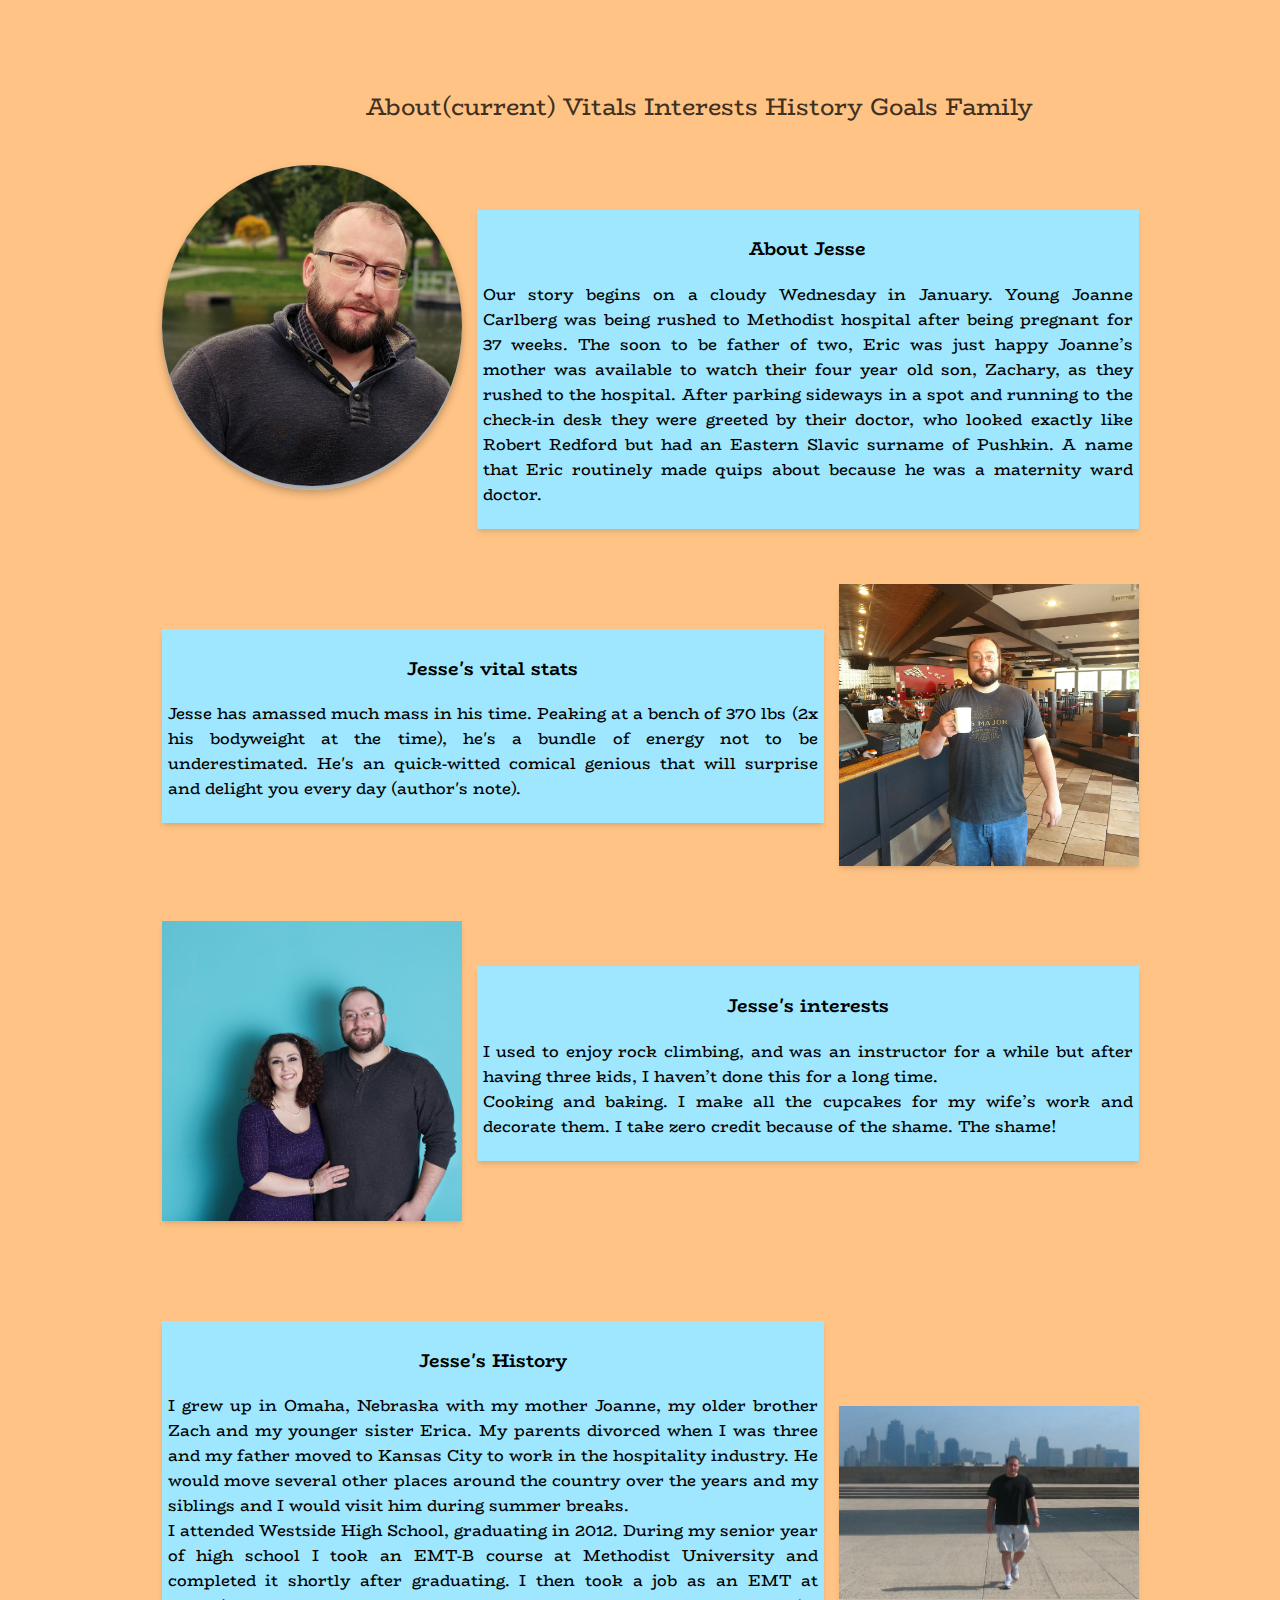
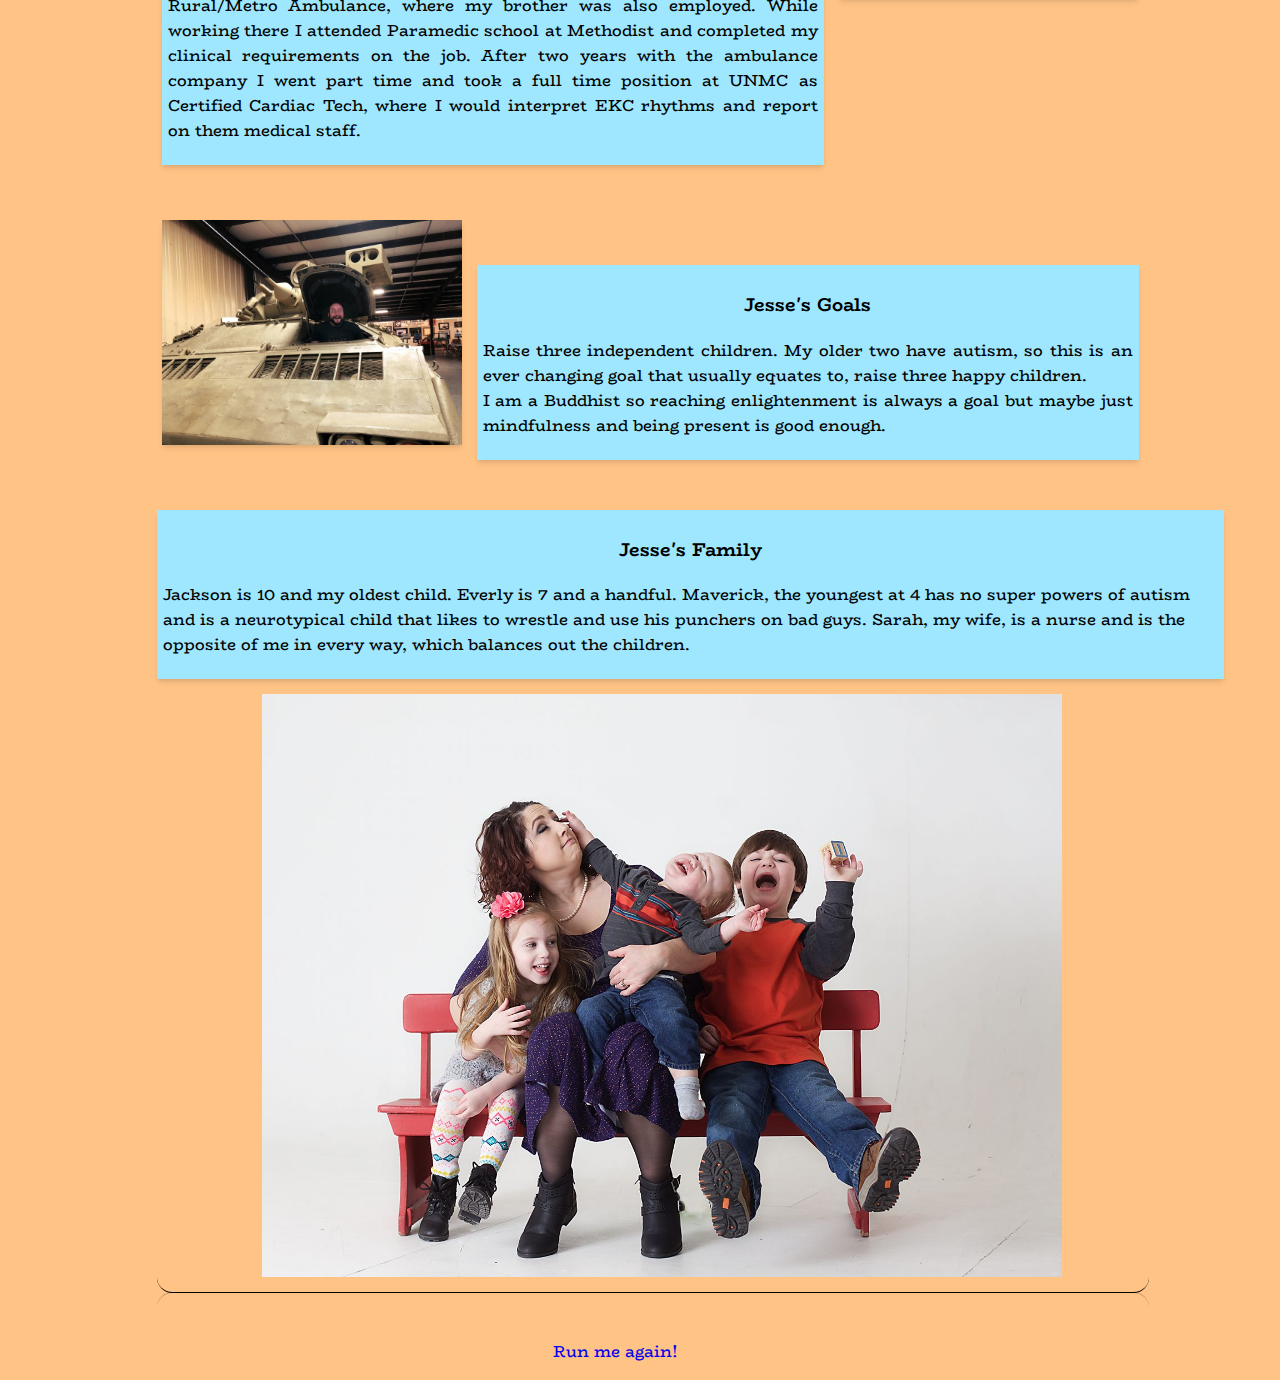
==== commit ac78bdc6: "Add files via upload" ====
--- a/index.html
+++ b/index.html
@@ -2,6 +2,7 @@
 <html lang="en">
 
 <head>
+    <!-- Some deets; the basics -->
     <title>Bio: Jesse</title>
     <meta charset="UTF-8">
     <meta name="description" content="">
@@ -14,9 +15,24 @@
 </head>
 
 <body>
+    <!-- All the goods -->
     <div class="container" id="maintContent">
-
-        <div class="row">
+        <!-- navbar -->
+        <nav class="navbar navbar-expand-lg navbar-light bg-light" id="mcNavee">
+            <div class="collapse navbar-collapse" id="navbarNavAltMarkup">
+                <div class="navbar-nav">
+                    <a class="nav-item nav-link active" href="#">About<span class="sr-only">(current)</span></a>
+                    <a class="nav-item nav-link" href="#">Vitals</a>
+                    <a class="nav-item nav-link" href="#">Interests</a>
+                    <a class="nav-item nav-link" href="#">History</a>
+                    <a class="nav-item nav-link" href="#">Goals</a>
+                    <a class="nav-item nav-link" href="#">Family</a>
+                </div>
+            </div>
+        </nav>
+
+        <!-- the meat of the project -->
+        <div class="row" id="about">
             <div class="col-sm">
                 <div class="jesse-card">
                     <div class="jesse-card-inner">
@@ -48,7 +64,7 @@
             </div>
         </div>
 
-        <div class="row">
+        <div class="row" id="vitals">
             <div class="col-lg">
                 <div class="contentText">
                     <h3>Jesse's vital stats</h3>
@@ -88,7 +104,7 @@
             </div>
         </div>
 
-        <div class="row">
+        <div class="row" id="interests">
             <div class="col-sm">
                 <div class="contentImage">
                     <div class="imageR">
@@ -127,8 +143,7 @@
                 </div>
             </div>
         </div>
-
-        <div class="row">
+        <div class="row" id="history">
             <div class="col-lg">
                 <div class="contentText">
                     <h3>Jesse's History</h3>
@@ -171,8 +186,7 @@
                 </div>
             </div>
         </div>
-
-        <div class="row">
+        <div class="row" id="goals">
             <div class="col-sm">
                 <div class="contentImage">
                     <div class="imageR">
--- a/stylesheet.css
+++ b/stylesheet.css
@@ -12,8 +12,29 @@
 	max-width: fit-content;
 }
 
+#mcNavee {
+	margin-bottom: 5px;
+	max-width: 100%;
+	padding: 3%;
+	font-size: 1.5em;
+	background-color: transparent !important;
+	margin-left: 180px;
+	justify-content: center !important;
+}
+
+.nav-item {
+	color: #000000c2 !important;
+}
+
+a:link {
+	text-decoration: none;
+	border-bottom: 1px solid transparent;
+  }
+  a:hover {
+   border-bottom-color: #2980b9;
+  }
+
 .row {
-	font-family: 'BioRhyme', 'Noto Sans SC', sans-serif, serif;
 	display: flex;
 	justify-content: space-around;
 	max-width: 1200px;
@@ -95,7 +116,8 @@
 	border-radius: 100%;
 }
 
-.jesse-card-front, .jesse-card-back {
+.jesse-card-front,
+.jesse-card-back {
 	position: absolute;
 	width: 100%;
 	height: 100%;
